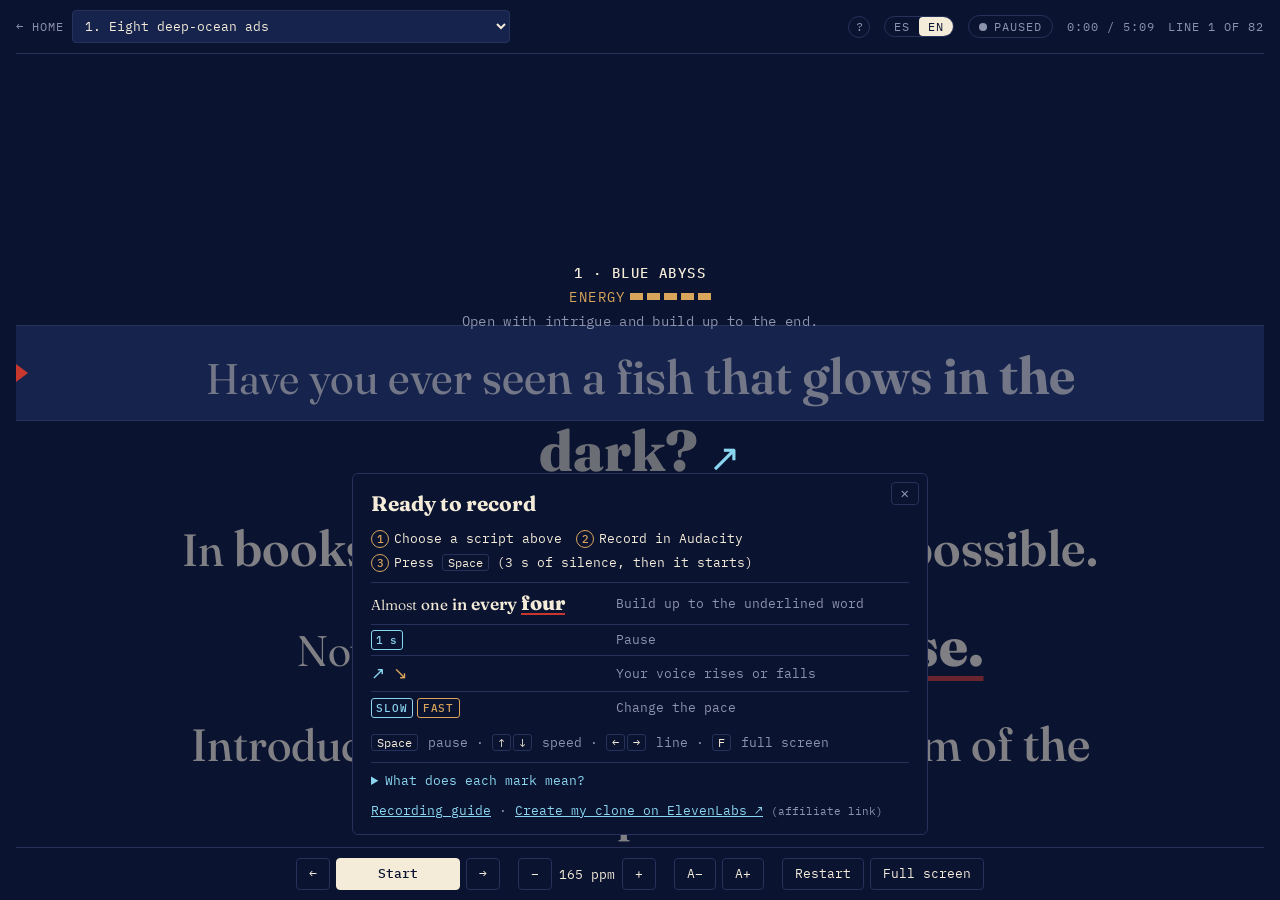
==== teleprompter.html @ bd5fb7c5 "Primera versión pública: teleprompter para clonar tu voz Sitio estático bilingüe (español e inglés) " ====
<!doctype html>
<html lang="es">
<meta charset="utf-8">
<title>Teleprompter · Clona tu voz</title>
<meta name="description" content="Teleprompter tipo karaoke para grabar tu voz y clonarla con IA: énfasis, pausas y entonación marcados en cada frase.">
<link rel="icon" href="data:image/svg+xml,%3Csvg xmlns=%27http://www.w3.org/2000/svg%27 viewBox=%270 0 32 32%27%3E%3Crect width=%2732%27 height=%2732%27 rx=%277%27 fill=%27%230A1330%27/%3E%3Cpath d=%27M12 8l11 8-11 8z%27 fill=%27%23E0473C%27/%3E%3C/svg%3E">
<meta name="viewport" content="width=device-width, initial-scale=1">
<meta name="claude:viewport-fit-sides" content="cover">
<link rel="preconnect" href="https://fonts.googleapis.com">
<link rel="preconnect" href="https://fonts.gstatic.com" crossorigin>
<link rel="stylesheet" href="https://fonts.googleapis.com/css2?family=Fraunces:opsz,wght@9..144,300..900&family=IBM+Plex+Mono:wght@400;500&display=swap">
<style>
/* Layout: escenario a pantalla completa; el guion sube detrás de una franja de lectura fija (36 % de la altura); controles abajo.
   Un solo look oscuro a propósito: fondo de océano profundo, texto crema y la palabra clave subrayada en rojo.
   Las palabras crecen en tamaño y peso según la fuerza con que se dicen (de menos a más hasta la subrayada).
   Lee el formato de la especificación: # sección, @fuerza, > nota, **énfasis**, [pausa], [respira], [sube]/[baja],
   tramos [lento] [rápido] [suave] [fuerte] y pronunciación palabra{pro-nun-CIA}. */
:root {
  --ground: #0A1330;
  --band: #15234D;
  --paper: #F4EBD8;
  --muted: #8C93AD;
  --red: #C8372D;
  --sky: #8AD6F0;
  --sky-soft: rgba(138, 214, 240, .32);
  --paper-dim: rgba(244, 235, 216, .42);
  --ocre: #D9A55B;
  --rule: #26325C;
  --display: "Fraunces", Georgia, "Times New Roman", serif;
  --mono: "IBM Plex Mono", ui-monospace, Consolas, monospace;
  --fs: 44px;
  color-scheme: dark;
}
[hidden] { display: none !important; }
html, body { height: 100%; }
body {
  margin: 0;
  box-sizing: border-box;
  background: var(--ground);
  color: var(--paper);
  font-family: var(--display);
  overflow: hidden;
  display: flex;
  flex-direction: column;
  padding-left: max(16px, env(safe-area-inset-left, 0px));
  padding-right: max(16px, env(safe-area-inset-right, 0px));
  padding-block: 0;
}
*, *::before, *::after { box-sizing: inherit; }

.top {
  display: flex; align-items: center; justify-content: space-between; gap: 10px 14px; flex-wrap: wrap;
  padding-block: 10px;
  font-family: var(--mono); font-size: 12px; letter-spacing: .08em; text-transform: uppercase; color: var(--muted);
  border-bottom: 1px solid var(--rule);
}
.top b { color: var(--paper); font-weight: 500; }
.picker { display: flex; align-items: center; gap: 8px; flex-wrap: wrap; min-width: 0; }
.picker select {
  font: inherit; text-transform: none; letter-spacing: 0; font-size: 13px; color: var(--paper);
  background: var(--band); border: 1px solid var(--rule); border-radius: 4px; padding: 6px 8px; max-width: min(78vw, 30rem);
}
.picker select:focus-visible { outline: 2px solid var(--sky); outline-offset: 2px; }
.home { color: var(--muted); text-decoration: none; white-space: nowrap; }
.home:hover { color: var(--paper); }
.lang { display: inline-flex; border: 1px solid var(--rule); border-radius: 999px; overflow: hidden; }
.lang button { font: inherit; letter-spacing: inherit; color: var(--muted); background: none; border: 0; padding: 2px 9px; cursor: pointer; }
.lang button[aria-pressed="true"] { background: var(--paper); color: var(--ground); }
dialog .pick-row { display: flex; gap: 10px; flex-wrap: wrap; margin-bottom: 10px; }
dialog label { display: grid; gap: 4px; color: var(--muted); font-size: 12px; text-transform: uppercase; letter-spacing: .06em; }
dialog select { font: 13px var(--mono); color: var(--paper); background: var(--band); border: 1px solid var(--rule); border-radius: 4px; padding: 5px 8px; }
.issues { margin: 10px 0 0; padding: 10px 12px 10px 28px; max-height: 22vh; overflow: auto; background: var(--band); border: 1px solid var(--rule); border-radius: 4px; line-height: 1.5; }
.issues li.error { color: #F08A82; }
.issues li.aviso { color: var(--ocre); }
.issues li.ok { color: var(--sky); list-style: none; margin-left: -16px; }
.status { display: flex; align-items: center; gap: 14px; font-variant-numeric: tabular-nums; }
.pill { display: inline-flex; align-items: center; gap: 7px; padding: 3px 10px; border: 1px solid var(--rule); border-radius: 999px; color: var(--muted); }
.pill i { width: 8px; height: 8px; border-radius: 50%; background: var(--muted); }
.pill[data-s="leyendo"] { color: var(--paper); border-color: var(--red); }
.pill[data-s="leyendo"] i { background: var(--red); }
.pill[data-s="silencio"] { color: var(--sky); border-color: var(--sky); }
.pill[data-s="silencio"] i { background: var(--sky); }

.stage { position: relative; flex: 1; min-height: 0; overflow: hidden; touch-action: none; cursor: ns-resize; }
.band {
  position: absolute; left: 0; right: 0;
  top: calc(36% - var(--fs) * .3);
  height: calc(var(--fs) * 2);
  background: var(--band);
  border-top: 1px solid var(--rule); border-bottom: 1px solid var(--rule);
  pointer-events: none;
}
.band::before {
  content: ""; position: absolute; left: 0; top: 50%; transform: translateY(-50%);
  border-left: 12px solid var(--red); border-top: 9px solid transparent; border-bottom: 9px solid transparent;
}
.scroller { position: absolute; left: 0; right: 0; top: 0; will-change: transform; padding-bottom: 70vh; }
.col { max-width: min(100%, 22em); margin: 0 auto; font-size: var(--fs); padding-inline: 24px; text-align: center; }

.sec { display: flex; flex-direction: column; align-items: center; text-align: center; gap: 5px; margin: 1.1em 0 .6em; font-family: var(--mono); font-size: max(12px, calc(var(--fs) * .3)); letter-spacing: .1em; text-transform: uppercase; color: var(--muted); }
.sec:first-child { margin-top: 0; }
.sec b { color: var(--paper); font-weight: 500; }
.sec .note { text-transform: none; letter-spacing: .02em; }
.force { display: inline-flex; align-items: center; gap: 4px; color: var(--ocre); }
.force i { display: inline-block; width: .9em; height: .55em; border: 1px solid var(--ocre); }
.force i.on { background: var(--ocre); }

.ln { margin: 0 0 .5em; line-height: 1.38; transition: opacity .25s ease; opacity: .5; text-wrap: pretty; }
.ln.past { opacity: .2; }
.ln.cur { opacity: 1; }
/* karaoke: cada palabra se pinta de celeste de izquierda a derecha mientras se dice */
.ln.cur .w {
  color: transparent;
  background-image: linear-gradient(90deg, var(--sky) var(--p, 0%), var(--paper-dim) var(--p, 0%));
  -webkit-background-clip: text; background-clip: text;
}
.ln.cur .pz { background-image: linear-gradient(90deg, var(--sky-soft) var(--p, 0%), transparent var(--p, 0%)); }
.w { font-variation-settings: "opsz" 72; }
.kw { text-decoration: underline; text-decoration-color: var(--red); text-decoration-thickness: .09em; text-underline-offset: .17em; }
.w.st-lento { letter-spacing: .06em; }
.w.st-rapido, .w.st-suave { font-style: italic; }
.pz {
  display: inline-block; font-family: var(--mono); font-size: .36em; font-weight: 500; color: var(--sky);
  border: 1px solid var(--sky); border-radius: 3px; padding: .05em .4em; margin: 0 .3em; vertical-align: .55em;
  font-variant-numeric: tabular-nums; white-space: nowrap;
}
.pz.rs { border-style: dashed; }
.pr { font-family: var(--mono); font-size: .32em; font-weight: 500; color: var(--ocre); vertical-align: .9em; margin-left: .1em; white-space: nowrap; }
.tg {
  display: inline-block; font-family: var(--mono); font-size: .3em; font-weight: 500; text-transform: uppercase; letter-spacing: .08em;
  border: 1px solid currentColor; border-radius: 3px; padding: .05em .4em; margin-right: .3em; vertical-align: .6em; white-space: nowrap;
}
.tg-lento { color: var(--sky); }
.tg-rapido { color: var(--ocre); }
.tg-suave { color: var(--muted); }
.tg-fuerte { color: var(--red); }
.ar { font-family: system-ui, "Segoe UI Symbol", sans-serif; font-size: .8em; }
.up { color: var(--sky); }
.dn { color: var(--ocre); }
.end { margin-top: 1.4em; font-family: var(--mono); font-size: max(13px, calc(var(--fs) * .36)); color: var(--sky); line-height: 1.5; }
.end .next { display: block; margin-top: 1.2em; padding: .8em 1em; border: 1px solid var(--rule); border-radius: 6px; color: var(--paper); font-size: .85em; }
.end .next a, .intro .links a { color: var(--sky); }
.end .next small { display: block; margin-top: .4em; color: var(--muted); font-size: .8em; }
.intro .links small { color: var(--muted); }

.pause {
  position: absolute; right: 8px; top: calc(36% - var(--fs) * .3 - 46px);
  display: flex; align-items: center; gap: 10px;
  font-family: var(--mono); font-size: 14px; letter-spacing: .1em; text-transform: uppercase; color: var(--sky);
  background: var(--ground); border: 1px solid var(--sky); border-radius: 4px; padding: 6px 12px;
}
.pause b { font-size: 20px; font-weight: 500; color: var(--paper); letter-spacing: 0; font-variant-numeric: tabular-nums; min-width: 3.4em; text-align: right; }
.pause .meter { width: 90px; height: 6px; background: var(--rule); }
.pause .meter u { display: block; height: 100%; background: var(--sky); width: 100%; }

/* panel "Listo para grabar": compacto, abajo, para que se vean las primeras líneas del guion detrás */
.intro {
  position: absolute; left: 50%; transform: translateX(-50%); bottom: 12px;
  width: min(100%, 36rem); max-height: calc(60% - 20px); overflow: auto;
  background: var(--ground); border: 1px solid var(--rule); border-radius: 6px;
  padding: 14px 18px; font-family: var(--mono); font-size: 13px; line-height: 1.5; color: var(--muted);
  display: grid; gap: 10px; cursor: default;
}
.intro h2 { margin: 0; padding-right: 32px; font-family: var(--display); font-size: 21px; font-weight: 700; color: var(--paper); }
.intro p { margin: 0; }
.intro .close { position: absolute; top: 8px; right: 8px; padding: 2px 9px; font-size: 14px; color: var(--muted); }
.intro .steps { display: flex; flex-wrap: wrap; gap: 4px 14px; color: var(--paper); }
.intro .steps b { display: inline-grid; place-items: center; width: 18px; height: 18px; margin-right: 5px; border: 1px solid var(--ocre); border-radius: 50%; color: var(--ocre); font-size: 11px; font-weight: 500; }
.intro table { border-collapse: collapse; width: 100%; }
.intro td { padding: 5px 0; border-top: 1px solid var(--rule); vertical-align: middle; }
.intro td:first-child { padding-right: 14px; white-space: nowrap; color: var(--paper); }
.intro td.demo { font-family: var(--display); font-size: 17px; }
.intro .pz, .intro .tg { font-size: 11px; vertical-align: middle; margin: 0 4px 0 0; }
.intro .ar { font-size: 17px; }
.intro .keys kbd { margin-right: 2px; }
.intro details { border-top: 1px solid var(--rule); padding-top: 8px; }
.intro summary { cursor: pointer; color: var(--sky); }
.intro details ul { margin: 8px 0 0; padding-left: 1.2em; display: grid; gap: 4px; }
.intro details b { color: var(--paper); font-weight: 500; }
.intro .links a { color: var(--sky); }
.help { font: inherit; letter-spacing: 0; color: var(--muted); background: none; border: 1px solid var(--rule); border-radius: 50%; width: 22px; height: 22px; padding: 0; line-height: 20px; cursor: pointer; }
.help:hover { color: var(--paper); border-color: var(--muted); }
kbd { font-family: var(--mono); font-size: 12px; border: 1px solid var(--rule); border-radius: 3px; padding: 0 5px; color: var(--paper); }

.count {
  position: absolute; inset: 0; display: grid; place-content: center; text-align: center; gap: 8px;
  background: color-mix(in srgb, var(--ground) 82%, transparent);
}
.count .n { font-size: clamp(90px, 22vw, 200px); font-weight: 700; line-height: 1; color: var(--paper); font-variant-numeric: tabular-nums; }
.count .m { font-family: var(--mono); font-size: 14px; letter-spacing: .14em; text-transform: uppercase; color: var(--sky); }

.controls {
  border-top: 1px solid var(--rule);
  padding-block: 10px calc(10px + env(safe-area-inset-bottom, 0px));
  display: flex; flex-wrap: wrap; align-items: center; justify-content: center; gap: 8px 18px;
  font-family: var(--mono); font-size: 13px; color: var(--muted);
  position: relative;
}
.progress { position: absolute; left: 0; right: 0; top: -1px; height: 2px; }
.progress i { display: block; height: 100%; width: 0; background: var(--red); }
.grp { display: flex; align-items: center; gap: 6px; }
.grp .val { min-width: 4.5em; text-align: center; color: var(--paper); font-variant-numeric: tabular-nums; }
button {
  font: inherit; color: var(--paper); background: transparent; border: 1px solid var(--rule); border-radius: 4px;
  padding: 7px 12px; cursor: pointer; line-height: 1.2;
}
button:hover { border-color: var(--muted); }
button:focus-visible { outline: 2px solid var(--sky); outline-offset: 2px; }
button.main { background: var(--paper); color: var(--ground); border-color: var(--paper); font-weight: 500; min-width: 9.5em; }
button.main:hover { background: #fff; }

dialog {
  width: min(92vw, 44rem); max-height: 86vh; padding: 18px 20px; border: 1px solid var(--rule); border-radius: 6px;
  background: var(--ground); color: var(--paper); font-family: var(--mono); font-size: 13px;
}
dialog::backdrop { background: rgba(5, 10, 26, .7); }
dialog h2 { margin: 0 0 6px; font-family: var(--display); font-size: 22px; }
dialog p { margin: 0 0 10px; color: var(--muted); line-height: 1.5; }
dialog textarea {
  width: 100%; height: 46vh; resize: vertical; font: 13px/1.5 var(--mono); color: var(--paper);
  background: var(--band); border: 1px solid var(--rule); border-radius: 4px; padding: 10px;
}
dialog .row { display: flex; gap: 8px; justify-content: flex-end; margin-top: 10px; flex-wrap: wrap; }

@media (max-width: 560px) {
  .col { padding-inline: 18px; }
  .top { font-size: 11px; }
  .controls { gap: 8px 10px; }
  .hide-sm { display: none; }
  .pause { font-size: 12px; }
  .pause .meter { width: 50px; }
}
@media (prefers-reduced-motion: reduce) {
  .ln { transition: none; }
}
</style>

<header class="top">
  <div class="picker">
    <a class="home" href="index.html" id="homeLink">← Inicio</a>
    <select id="pick" aria-label="Elegir guion"></select>
  </div>
  <div class="status">
    <button type="button" class="help" id="helpBtn" aria-label="Ayuda">?</button>
    <span class="lang" role="group" aria-label="Idioma / Language"><button type="button" data-lang="es">ES</button><button type="button" data-lang="en">EN</button></span>
    <span class="pill" id="pill" data-s="pausa"><i></i><span id="pillTxt">En pausa</span></span>
    <span id="clock">0:00 / 0:00</span>
    <span id="lineNo" class="hide-sm">línea 1 de 1</span>
  </div>
</header>

<main class="stage" id="stage" aria-label="Guion">
  <div class="band" aria-hidden="true"></div>
  <div class="scroller" id="scroller"><div class="col" id="col"></div></div>

  <div class="pause" id="pause" hidden aria-live="off">
    <span id="pauseLbl">Pausa</span>
    <b id="pauseS">0,0 s</b>
    <span class="meter" aria-hidden="true"><u id="pauseBar"></u></span>
  </div>

  <section class="intro" id="intro"></section>

  <div class="count" id="count" hidden>
    <div class="n" id="countN">3</div>
    <div class="m" id="countM">Silencio</div>
  </div>
</main>

<footer class="controls">
  <div class="progress" aria-hidden="true"><i id="bar"></i></div>
  <div class="grp">
    <button id="prev" type="button" aria-label="Línea anterior">←</button>
    <button id="play" type="button" class="main">Empezar</button>
    <button id="next" type="button" aria-label="Línea siguiente">→</button>
  </div>
  <div class="grp" aria-label="Velocidad">
    <button id="slower" type="button" aria-label="Más lento">−</button>
    <span class="val" id="wpm">140 ppm</span>
    <button id="faster" type="button" aria-label="Más rápido">+</button>
  </div>
  <div class="grp" aria-label="Tamaño de letra">
    <button id="smaller" type="button" aria-label="Letra más chica">A−</button>
    <button id="bigger" type="button" aria-label="Letra más grande">A+</button>
  </div>
  <div class="grp">
    <button id="restart" type="button">Reiniciar</button>
    <button id="full" type="button" class="hide-sm">Pantalla completa</button>
  </div>
</footer>

<dialog id="pasteDlg">
  <h2 id="dlgTitle"></h2>
  <p id="dlgHelp"></p>
  <div class="pick-row">
    <label><span id="dlgStyleLbl"></span><select id="dlgStyle"></select></label>
    <label><span id="dlgLangLbl"></span><select id="dlgLang"><option value="es">Español</option><option value="en">English</option></select></label>
  </div>
  <textarea id="pasteTxt" spellcheck="false" placeholder="# Mi primera sección&#10;@fuerza 4&#10;> Una nota para quien lee.&#10;&#10;¿Sabías que el mar es **salado**? [sube]"></textarea>
  <ul id="dlgIssues" class="issues" hidden></ul>
  <div class="row">
    <button id="pasteCancel" type="button"></button>
    <button id="pasteOk" type="button" class="main"></button>
  </div>
</dialog>

<script src="js/datos.js"></script>
<script src="js/enlaces.js"></script>
<script src="js/validador.js"></script>
<script src="guiones/guiones.js"></script>
<script>
// segundos de cada pausa automática o marcada
const P = { coma: 0.25, frase: 0.45, linea: 0.45, seccion: 1.8, pausa: 1.0, respira: 0.9 };
// cuánto se estira cada palabra dentro de un tramo
const SPEED = { lento: 1.35, rapido: 0.75, suave: 1.1, fuerte: 1 };
const SPAN = { lento: "lento", slow: "lento", "rápido": "rapido", rapido: "rapido", fast: "rapido", suave: "suave", soft: "suave", fuerte: "fuerte", loud: "fuerte" };
const SPAN_LABEL = { lento: "lento", rapido: "rápido", suave: "suave", fuerte: "fuerte" };
const SYL = { es: 2.2, en: 1.5 }; // sílabas promedio por palabra

const $ = (id) => document.getElementById(id);
const stage = $("stage"), scroller = $("scroller"), col = $("col");

const store = {
  get(k, d) { try { const v = localStorage.getItem("tp." + k); return v === null ? d : JSON.parse(v); } catch (e) { return d; } },
  set(k, v) { try { localStorage.setItem("tp." + k, JSON.stringify(v)); } catch (e) {} },
};
// --- idioma de la interfaz (el del guion es aparte: state.lang) ---
let ui = store.get("ui", (navigator.language || "es").toLowerCase().startsWith("es") ? "es" : "en");
const T = {
  es: {
    home: "← Inicio", help: "Ayuda", title: "Teleprompter · Clona tu voz", pick: "Elegir guion", restart: "Reiniciar", full: "Pantalla completa",
    pill: { leyendo: "Leyendo", pausa: "En pausa", silencio: "Silencio", fin: "Terminado" },
    start: "Empezar", pauseBtn: "Pausa", resume: "Seguir", silence: "Silencio", backIn: "Sigue en",
    pause: "Pausa", breathe: "Respira", force: "Fuerza",
    line: (i, n) => `línea ${i} de ${n}`,
    end: "Fin del guion. Quédate 2 segundos en silencio y detén la grabación en Audacity.",
    empty: "Este guion no tiene líneas para leer. Revisa el formato.",
    span: { lento: "lento", rapido: "rápido", suave: "suave", fuerte: "fuerte" },
    myGroup: "Mi guion", ownGroup: "Ejemplos", pasted: "Guion pegado", pasteOpt: "Pegar un guion…",
    dlgTitle: "Pega tu guion", dlgStyle: "Estilo", dlgLang: "Idioma del guion",
    dlgHelp: "Usa el formato del guion: <code># Sección</code>, <code>@fuerza 4</code>, <code>&gt; nota</code>, <code>**palabra**</code>, <code>[pausa]</code>, <code>[respira]</code>, <code>[sube]</code>/<code>[baja]</code>, <code>[lento]…[/lento]</code>. Si lo copiaste de una IA, pega solo lo que está dentro del bloque de código. Al usarlo, lo revisamos según el estilo.",
    cancel: "Cancelar", check: "Revisar y usar", anyway: "Usar igual",
    fixErrors: "Corrige lo que está en rojo antes de usarlo.", warnsOnly: "Se puede leer igual; estos avisos ayudan a que el clon quede mejor:",
    intro: `<button type="button" class="close" data-close aria-label="Cerrar">✕</button>
      <h2>Listo para grabar</h2>
      <p class="steps"><span><b>1</b>Elige un guion arriba</span><span><b>2</b>Graba en Audacity</span><span><b>3</b>Presiona <kbd>Espacio</kbd> (3 s de silencio y empieza)</span></p>
      <table><tbody>
        <tr><td class="demo"><span style="font-size:.84em;font-weight:330">Casi</span> <span style="font-size:.9em;font-weight:420">uno</span> <span style="font-size:.96em;font-weight:520">de</span> <span style="font-size:1.03em;font-weight:620">cada</span> <span class="kw" style="font-size:1.18em;font-weight:800">cuatro</span></td><td>Sube la fuerza hasta la subrayada</td></tr>
        <tr><td><span class="pz">1 s</span></td><td>Pausa</td></tr>
        <tr><td><span class="ar up">↗</span> <span class="ar dn">↘</span></td><td>La voz sube o baja</td></tr>
        <tr><td><span class="tg tg-lento">lento</span><span class="tg tg-rapido">rápido</span></td><td>Cambia el ritmo</td></tr>
      </tbody></table>
      <p class="keys"><kbd>Espacio</kbd> pausa · <kbd>↑</kbd><kbd>↓</kbd> velocidad · <kbd>←</kbd><kbd>→</kbd> línea · <kbd>F</kbd> pantalla completa</p>
      <details><summary>¿Qué significa cada marca?</summary><ul>
        <li><b>Palabras que crecen:</b> la fuerza sube de menos a más; la subrayada en rojo es la más fuerte.</li>
        <li><b>Cajitas celestes:</b> pausas con sus segundos. Las de borde punteado («respira») son para tomar aire. Las comas y los puntos también pausan, sin cajita.</li>
        <li><b>Etiquetas de color:</b> marcan dónde empieza un tramo lento, rápido, suave o fuerte.</li>
        <li><b>Texto ocre pequeño:</b> cómo se pronuncia la palabra.</li>
        <li><b>Cuadros ocres:</b> la fuerza de cada sección, de 1 a 5.</li>
        <li><b>Si te equivocas,</b> no pares: repite la frase completa y después cortas el error.</li>
        <li><b>Las teclas suenan en el micrófono:</b> apriétalas en las pausas. Con la rueda del mouse también puedes mover el guion.</li>
      </ul></details>
      <p class="links"><a href="guia.html">Guía de grabación</a> · <a data-afiliado="elevenlabs">Crear mi clon en ElevenLabs ↗</a> <small>(enlace de afiliado)</small></p>`,
    nextStep: "<b>¿Terminaste de grabar?</b> Sube tu audio a <a data-afiliado=\"elevenlabs\">ElevenLabs</a> y crea tu clon de voz.<small>Enlace de afiliado: si te suscribes, recibimos una comisión, sin costo extra para ti.</small>",
  },
  en: {
    home: "← Home", help: "Help", title: "Teleprompter · Clone your voice", pick: "Choose a script", restart: "Restart", full: "Full screen",
    pill: { leyendo: "Reading", pausa: "Paused", silencio: "Silence", fin: "Finished" },
    start: "Start", pauseBtn: "Pause", resume: "Resume", silence: "Silence", backIn: "Back in",
    pause: "Pause", breathe: "Breathe", force: "Energy",
    line: (i, n) => `line ${i} of ${n}`,
    end: "End of the script. Stay silent for 2 seconds and stop the recording in Audacity.",
    empty: "This script has no lines to read. Check the format.",
    span: { lento: "slow", rapido: "fast", suave: "soft", fuerte: "loud" },
    myGroup: "My script", ownGroup: "Examples", pasted: "Pasted script", pasteOpt: "Paste a script…",
    dlgTitle: "Paste your script", dlgStyle: "Style", dlgLang: "Script language",
    dlgHelp: "Use the script format: <code># Section</code>, <code>@energy 4</code>, <code>&gt; note</code>, <code>**word**</code>, <code>[pause]</code>, <code>[breathe]</code>, <code>[up]</code>/<code>[down]</code>, <code>[slow]…[/slow]</code>. If you copied it from an AI, paste only what's inside the code block. We check it against the style when you use it.",
    cancel: "Cancel", check: "Check and use", anyway: "Use anyway",
    fixErrors: "Fix what's in red before using it.", warnsOnly: "You can read it anyway; these notes help your clone come out better:",
    intro: `<button type="button" class="close" data-close aria-label="Close">✕</button>
      <h2>Ready to record</h2>
      <p class="steps"><span><b>1</b>Choose a script above</span><span><b>2</b>Record in Audacity</span><span><b>3</b>Press <kbd>Space</kbd> (3 s of silence, then it starts)</span></p>
      <table><tbody>
        <tr><td class="demo"><span style="font-size:.84em;font-weight:330">Almost</span> <span style="font-size:.9em;font-weight:420">one</span> <span style="font-size:.96em;font-weight:520">in</span> <span style="font-size:1.03em;font-weight:620">every</span> <span class="kw" style="font-size:1.18em;font-weight:800">four</span></td><td>Build up to the underlined word</td></tr>
        <tr><td><span class="pz">1 s</span></td><td>Pause</td></tr>
        <tr><td><span class="ar up">↗</span> <span class="ar dn">↘</span></td><td>Your voice rises or falls</td></tr>
        <tr><td><span class="tg tg-lento">slow</span><span class="tg tg-rapido">fast</span></td><td>Change the pace</td></tr>
      </tbody></table>
      <p class="keys"><kbd>Space</kbd> pause · <kbd>↑</kbd><kbd>↓</kbd> speed · <kbd>←</kbd><kbd>→</kbd> line · <kbd>F</kbd> full screen</p>
      <details><summary>What does each mark mean?</summary><ul>
        <li><b>Growing words:</b> energy builds from low to high; the one underlined in red is the strongest.</li>
        <li><b>Light blue boxes:</b> pauses with their seconds. Dotted ones ("breathe") are for taking a breath. Commas and periods also pause, without a box.</li>
        <li><b>Colored tags:</b> mark where a slow, fast, soft or loud passage starts.</li>
        <li><b>Small ochre text:</b> how to pronounce the word.</li>
        <li><b>Ochre squares:</b> each section's energy, from 1 to 5.</li>
        <li><b>If you make a mistake,</b> don't stop: repeat the whole sentence and cut the mistake later.</li>
        <li><b>Keys can be heard on the mic:</b> press them during pauses. You can also scroll the script with the mouse wheel.</li>
      </ul></details>
      <p class="links"><a href="guia.html">Recording guide</a> · <a data-afiliado="elevenlabs">Create my clone on ElevenLabs ↗</a> <small>(affiliate link)</small></p>`,
    nextStep: "<b>Done recording?</b> Upload your audio to <a data-afiliado=\"elevenlabs\">ElevenLabs</a> and create your voice clone.<small>Affiliate link: if you subscribe, we earn a commission at no extra cost to you.</small>",
  },
};
const tr = (k) => T[ui][k];

const state = {
  wpm: 140, lang: "es",
  fs: store.get("fs", Math.round(Math.min(48, Math.max(26, innerWidth / 22)))),
  t: 0, playing: false, counting: false,
};

const esc = (s) => s.replace(/[&<>"]/g, (c) => ({ "&": "&amp;", "<": "&lt;", ">": "&gt;", '"': "&quot;" }[c]));
const secs = (s) => (Math.round(s * 10) / 10).toLocaleString("es-CL", { minimumFractionDigits: s % 1 ? 1 : 0, maximumFractionDigits: 1 }) + " s";
const syl = (w) => Math.max(1, (w.toLowerCase().match(/[aeiouyáéíóúü]+/g) || []).length);
const mergeAfter = (a, b) => (!a ? b : !b ? a : { d: a.box && b.box ? a.d + b.d : Math.max(a.d, b.d), box: b.box || a.box, rs: a.rs || b.rs });

// --- leer el guion: secciones, notas, fuerza, énfasis, pausas, tramos, entonación y pronunciación ---
function parseScript(text) {
  const sections = [];
  let sec = null, open = [], pending = null, inKw = false;
  const newSec = (t) => { sec = { t, f: null, n: [], lines: [] }; sections.push(sec); open = []; pending = null; inKw = false; };
  for (const raw of text.replace(/\r/g, "").split("\n")) {
    const t = raw.trim();
    if (!t || /^```/.test(t)) continue;
    if (/^#\s+/.test(t)) { newSec(t.replace(/^#\s+/, "")); continue; }
    const fm = t.match(/^@(fuerza|energy)\s+(\d+)/i);
    if (fm) { if (!sec) newSec(""); sec.f = Math.max(1, Math.min(5, +fm[2])); continue; }
    if (/^>/.test(t)) { if (!sec) newSec(""); sec.n.push(t.replace(/^>\s*/, "")); continue; }
    if (!sec) newSec("");

    const segs = [];
    const blank = () => ({ words: [], up: false, dn: false, after: null });
    let cur = blank(), lead = pending;
    pending = null;
    const endSeg = (after) => {
      if (cur.words.length) { cur.after = after; segs.push(cur); cur = blank(); }
      else if (after) { const last = segs[segs.length - 1]; if (last) last.after = mergeAfter(last.after, after); else lead = mergeAfter(lead, after); }
    };
    const lastSeg = () => {
      if (cur.words.length) return cur;
      if (segs.length) return segs[segs.length - 1];
      const prev = sec.lines[sec.lines.length - 1];
      return prev ? prev.segs[prev.segs.length - 1] : null;
    };
    for (const m of t.matchAll(/\[[^\]]*\]|[^\s\[]+/g)) {
      const tok = m[0];
      const cmd = tok.match(/^\[(\/?)\s*([^\]]*?)\s*\]$/);
      if (cmd) {
        const name = cmd[2].toLowerCase();
        if (SPAN[name]) { const s = SPAN[name]; open = cmd[1] ? open.filter((x) => x !== s) : open.includes(s) ? open : [...open, s]; continue; }
        if (!cmd[1]) {
          const pm = name.match(/^(pausa|pause)(?:\s+(\d+(?:[.,]\d+)?)\s*s?)?$/);
          if (pm) { const d = pm[2] ? parseFloat(pm[2].replace(",", ".")) : P.pausa; endSeg({ d, box: secs(d) }); continue; }
          if (name === "respira" || name === "breathe") { endSeg({ d: P.respira, box: "respira", rs: true }); continue; }
          if (name === "sube" || name === "up") { const s = lastSeg(); if (s) s.up = true; continue; }
          if (name === "baja" || name === "down") { const s = lastSeg(); if (s) s.dn = true; continue; }
        }
      }
      let w = tok, pron = "";
      const pm = w.match(/^(.*?)\{([^}]*)\}(.*)$/);
      if (pm) { w = pm[1] + pm[3]; pron = pm[2]; }
      if (w.startsWith("**")) inKw = true;
      const closes = /\*\*/.test(w.replace(/^\*\*/, ""));
      const word = w.replace(/\*\*/g, "");
      // signos sueltos (por ejemplo, el punto después de [/rápido]) se pegan a la palabra anterior
      const prevWord = cur.words[cur.words.length - 1] || segs[segs.length - 1]?.words.slice(-1)[0];
      if (word && /^[.,;:!?…»”")]+$/.test(word) && prevWord) {
        prevWord.text += word;
        if (cur.words.length) {
          if (/[,;:]$/.test(word)) endSeg({ d: P.coma });
          else if (/[.?!…]$/.test(word)) endSeg({ d: P.frase });
        }
        if (closes) inKw = false;
        continue;
      }
      if (word) {
        cur.words.push({ text: word, kw: inKw, syl: syl(word), pron, st: open.slice() });
        if (closes) inKw = false;
        if (/[,;:]$/.test(word)) endSeg({ d: P.coma });
        else if (/[.?!…]["”»)]*$/.test(word)) endSeg({ d: P.frase });
      } else if (closes) inKw = false;
    }
    endSeg(null);
    if (!segs.length) {
      // línea con solo comandos ([respira], [pausa]): la pausa se suma al final de la línea anterior
      if (lead) {
        const prev = sec.lines[sec.lines.length - 1];
        if (prev) { const ls = prev.segs[prev.segs.length - 1]; ls.after = mergeAfter(ls.after, lead); }
        else pending = mergeAfter(pending, lead);
      }
      continue;
    }
    sec.lines.push({ segs, lead });
  }
  return sections.filter((s) => s.lines.length);
}

// --- fuerza de cada palabra (0 a 1): de menos a más hasta la palabra clave ---
function dynamics(seg) {
  const n = seg.words.length;
  const ramp = (a, b, k, m) => (m <= 1 ? b : a + ((b - a) * k) / (m - 1));
  const ki = seg.words.findIndex((w) => w.kw);
  return seg.words.map((w, k) => {
    let d;
    if (w.kw) d = 1;
    else if (ki >= 0 && k < ki) d = ramp(0.15, 0.75, k, ki);
    else if (ki >= 0) d = seg.up ? ramp(0.55, 0.9, k - ki - 1, n - ki - 1) : 0.5;
    else if (seg.up) d = ramp(0.15, 1, k, n);
    else if (seg.dn) d = ramp(0.8, 0.1, k, n);
    else d = ramp(0.3, 0.6, k, n);
    if (w.st.includes("fuerte")) d = Math.min(1, d + 0.25);
    if (w.st.includes("suave")) d *= 0.6;
    return d;
  });
}

// --- armar el guion en pantalla ---
let lines = [], endEl = null;
function renderScript(sections) {
  col.innerHTML = "";
  lines = [];
  sections.forEach((sec, si) => {
    const h = document.createElement("div");
    h.className = "sec";
    const bars = sec.f ? `<span class="force" aria-label="${tr("force")} ${sec.f}/5">${tr("force")} ${Array.from({ length: 5 }, (_, k) => `<i class="${k < sec.f ? "on" : ""}"></i>`).join("")}</span>` : "";
    h.innerHTML = `<b>${si + 1}${sec.t ? " · " + esc(sec.t) : ""}</b>${bars}${sec.n.length ? `<span class="note">${esc(sec.n.join(" "))}</span>` : ""}`;
    col.appendChild(h);
    let prevSt = [];
    sec.lines.forEach((L, li) => {
      L.secEnd = li === sec.lines.length - 1 && si < sections.length - 1;
      let html = "", bi = 0;
      const box = (a) => { a.bi = bi++; return `<span class="pz${a.rs ? " rs" : ""}">${esc(a.box)}</span> `; };
      if (L.lead && L.lead.box) html += box(L.lead);
      L.segs.forEach((s) => {
        const d = dynamics(s);
        s.words.forEach((w, j) => {
          for (const st of w.st) if (!prevSt.includes(st)) html += `<span class="tg tg-${st}">${tr("span")[st]}</span>`;
          prevSt = w.st;
          const size = (0.84 + 0.34 * d[j]).toFixed(2);
          const weight = Math.round(320 + 480 * d[j]);
          const cls = "w" + (w.kw ? " kw" : "") + w.st.map((x) => " st-" + x).join("");
          html += `<span class="${cls}" style="font-size:${size}em;font-weight:${weight}">${esc(w.text)}</span>`;
          html += (w.pron ? `<span class="pr">${esc(w.pron)}</span>` : "") + " ";
        });
        if (s.up) html += '<span class="ar up" aria-label="sube">↗</span> ';
        if (s.dn) html += '<span class="ar dn" aria-label="baja">↘</span> ';
        if (s.after && s.after.box) html += box(s.after);
      });
      const p = document.createElement("p");
      p.className = "ln";
      p.innerHTML = html;
      col.appendChild(p);
      L.el = p;
      L.wordEls = [...p.querySelectorAll(".w")];
      L.pzEls = [...p.querySelectorAll(".pz")];
      lines.push(L);
    });
  });
  endEl = document.createElement("p");
  endEl.className = "end";
  endEl.innerHTML = lines.length ? `${esc(tr("end"))}<span class="next">${tr("nextStep")}</span>` : esc(tr("empty"));
  window.aplicarEnlaces?.(endEl);
  col.appendChild(endEl);
}

// --- tiempos: cada palabra dura según sus sílabas (y su tramo); las pausas son fijas ---
let total = 0, tops = [];
function lineAt(t) {
  for (let i = lines.length - 1; i >= 0; i--) if (t >= lines[i].start) return i;
  return 0;
}
function build() {
  let keep = null;
  if (total && lines.length) { const i = lineAt(state.t); const L = lines[i]; keep = { i, r: (state.t - L.start) / (L.end - L.start) }; }
  const sps = 60 / (state.wpm * (SYL[state.lang] || SYL.es));
  let t = 0;
  lines.forEach((L) => {
    L.start = t; L.ev = [];
    let s = 0, wi = 0;
    if (L.lead) { L.ev.push({ k: "p", t0: t, d: L.lead.d, s0: 0, bi: L.lead.box ? L.lead.bi : -1, rs: L.lead.rs }); t += L.lead.d; }
    L.segs.forEach((seg, k) => {
      seg.words.forEach((w) => {
        const f = w.st.reduce((a, x) => a * (SPEED[x] || 1), 1);
        const d = w.syl * sps * f;
        L.ev.push({ k: "w", t0: t, d, s0: s, s1: s + w.syl, wi: wi++ });
        t += d; s += w.syl;
      });
      const a = seg.after;
      if (k === L.segs.length - 1) {
        const hold = (a && a.box ? a.d : P.linea) + (L.secEnd ? P.seccion : 0);
        L.ev.push({ k: "p", t0: t, d: hold, s0: s, end: true, sec: L.secEnd, bi: a && a.box ? a.bi : -1, rs: a && a.rs });
        t += hold;
      } else if (a) {
        L.ev.push({ k: "p", t0: t, d: a.d, s0: s, bi: a.box ? a.bi : -1, rs: a.rs });
        t += a.d;
      }
    });
    L.syl = s; L.end = t;
  });
  total = t;
  if (keep) state.t = lines[keep.i].start + keep.r * (lines[keep.i].end - lines[keep.i].start);
}
function locate(t) {
  const i = lineAt(t), L = lines[i];
  let e = L.ev[L.ev.length - 1];
  for (const ev of L.ev) if (t < ev.t0 + ev.d) { e = ev; break; }
  const ef = Math.min(1, Math.max(0, (t - e.t0) / e.d));
  const spoken = e.k === "w" ? e.s0 + ef * (e.s1 - e.s0) : e.s0;
  return {
    i,
    frac: L.syl ? spoken / L.syl : 1,
    word: e.k === "w" ? e.wi : -1,
    wf: e.k === "w" ? ef : 0,
    said: L.ev.filter((v) => v.k === "w" && v.t0 + v.d <= t).length,
    pause: e.k === "p" ? { rem: Math.max(0, e.t0 + e.d - t), d: e.d, sec: !!e.sec, rs: !!e.rs } : null,
  };
}
function measure() {
  tops = lines.map((l) => l.el.offsetTop);
  tops.push(endEl.offsetTop);
}

// --- dibujo ---
let lastI = -1, lastSec = -1;
const mmss = (s) => `${Math.floor(s / 60)}:${String(Math.floor(s % 60)).padStart(2, "0")}`;
function render() {
  if (!lines.length) return;
  const at = locate(state.t);
  const { i } = at;
  const y = tops[i] + (tops[i + 1] - tops[i]) * at.frac;
  scroller.style.transform = `translateY(${Math.round(stage.clientHeight * 0.36 - y)}px)`;
  if (i !== lastI) {
    lines.forEach((l, k) => { l.el.classList.toggle("past", k < i); l.el.classList.toggle("cur", k === i); });
    $("lineNo").textContent = tr("line")(i + 1, lines.length);
    lastI = i;
  }
  const L = lines[i];
  L.wordEls.forEach((el, k) => {
    const p = k < at.said ? 100 : k === at.word ? Math.round(at.wf * 100) : 0;
    if (el._p !== p) { el.style.setProperty("--p", p + "%"); el._p = p; }
  });
  for (const ev of L.ev) {
    if (ev.k !== "p" || ev.bi < 0) continue;
    const el = L.pzEls[ev.bi];
    if (!el) continue;
    const p = state.t >= ev.t0 + ev.d ? 100 : state.t >= ev.t0 ? Math.round((100 * (state.t - ev.t0)) / ev.d) : 0;
    if (el._p !== p) { el.style.setProperty("--p", p + "%"); el._p = p; }
  }
  const showPause = !!at.pause && at.pause.d >= 0.3 && (state.playing || state.t > 0) && state.t < total;
  $("pause").hidden = !showPause;
  if (showPause) {
    $("pauseLbl").textContent = at.pause.sec || at.pause.rs ? tr("breathe") : tr("pause");
    $("pauseS").textContent = secs(at.pause.rem);
    $("pauseBar").style.width = `${(100 * at.pause.rem) / at.pause.d}%`;
  }
  const s = Math.floor(state.t);
  if (s !== lastSec) { $("clock").textContent = `${mmss(state.t)} / ${mmss(total)}`; lastSec = s; }
  $("bar").style.width = `${total ? (100 * state.t) / total : 0}%`;
}
function setPill(s) {
  const txt = tr("pill")[s];
  $("pill").dataset.s = s;
  $("pillTxt").textContent = txt;
}
function syncUI() {
  $("play").textContent = state.playing || state.counting ? tr("pauseBtn") : state.t > 0 && state.t < total ? tr("resume") : tr("start");
  // el panel aparece al inicio (salvo que la persona lo haya cerrado) o cuando se pide con "?"; nunca mientras se lee
  const idle = !state.playing && !state.counting;
  $("intro").hidden = !(idle && (introAsked || (state.t === 0 && !store.get("introCerrado", false))));
  $("wpm").textContent = `${state.wpm} ppm`;
  document.documentElement.style.setProperty("--fs", state.fs + "px");
}

// --- elegir guion ---
const D = window.DATOS || { order: [], styles: {} };
const ORDEN = [...(D.order.length ? D.order : ["documental", "podcast", "comercial"]), "propio"];
const LISTOS = (Array.isArray(window.GUIONES_LISTOS) ? window.GUIONES_LISTOS : []).slice();
const PASTE = "__pegar", PASTED = "__pegado";
const styleName = (k) => D.styles[k]?.nombre[ui] || k;
function fillPicker(selected) {
  const pick = $("pick");
  const rank = (g) => [g.estilo === "propio" ? 2 : g.idioma === ui ? 0 : 1, ORDEN.indexOf(g.estilo), g.tema];
  const sorted = LISTOS.slice().sort((a, b) => { const x = rank(a), y = rank(b); return x[0] - y[0] || x[1] - y[1] || x[2] - y[2]; });
  const groups = new Map();
  for (const g of sorted) {
    const label = g.estilo === "propio" ? tr("ownGroup") : `${styleName(g.estilo)} · ${g.idioma.toUpperCase()}`;
    if (!groups.has(label)) groups.set(label, []);
    groups.get(label).push(g);
  }
  let html = "";
  for (const [label, list] of groups) {
    html += `<optgroup label="${esc(label)}">` + list.map((g) => `<option value="${esc(g.id)}">${g.tema ? g.tema + ". " : ""}${esc(g.titulo)}</option>`).join("") + "</optgroup>";
  }
  const pasted = store.get("pegado", "");
  html += `<optgroup label="${esc(tr("myGroup"))}">${pasted ? `<option value="${PASTED}">${esc(tr("pasted"))}</option>` : ""}<option value="${PASTE}">${esc(tr("pasteOpt"))}</option></optgroup>`;
  pick.innerHTML = html;
  pick.setAttribute("aria-label", tr("pick"));
  if (selected) pick.value = selected;
}
function loadScript(text, opts) {
  pause();
  state.lang = opts.lang || (/(@energy|\[(pause|breathe|up|down|slow|fast|soft|loud)\b)/i.test(text) ? "en" : "es");
  if (opts.ppm) state.wpm = opts.ppm;
  renderScript(parseScript(text));
  total = 0; state.t = 0; lastI = -1; lastSec = -1;
  build(); syncUI(); measure(); setPill("pausa");
  document.fonts?.ready.then(measure);
}
function choose(id) {
  if (id === PASTE) { openPaste(); return; }
  if (id === PASTED && !store.get("pegado", "")) id = LISTOS[0]?.id;
  if (id === PASTED) {
    const st = store.get("pegadoEstilo", "");
    loadScript(store.get("pegado", ""), { lang: store.get("pegadoIdioma", ""), ppm: D.styles[st]?.ppm });
    store.set("elegido", id);
    $("pick").value = PASTED;
    return;
  }
  // si el guion no existe, se abre el primer Documental en el idioma de la interfaz
  const g = LISTOS.find((x) => x.id === id) || LISTOS.find((x) => x.idioma === ui && x.estilo === "documental") || LISTOS[0];
  if (!g) { loadScript("", {}); return; }
  loadScript(g.texto, { lang: g.idioma, ppm: g.ppm });
  store.set("elegido", g.id);
  $("pick").value = g.id;
}

// --- pegar un guion propio, con revisión según el estilo ---
let target = { words: 0, sections: 0 }, anyway = false;
function openPaste(pre = {}) {
  $("dlgStyle").innerHTML = D.order.map((k) => `<option value="${k}">${esc(styleName(k))}</option>`).join("");
  $("dlgStyle").value = pre.style && D.styles[pre.style] ? pre.style : store.get("pegadoEstilo", "documental");
  $("dlgLang").value = pre.lang === "en" || pre.lang === "es" ? pre.lang : store.get("pegadoIdioma", ui);
  target = { words: pre.words || 0, sections: pre.sections || 0 };
  $("pasteTxt").value = store.get("pegado", "");
  resetCheck();
  $("pasteDlg").showModal();
}
function resetCheck() { anyway = false; $("dlgIssues").hidden = true; $("pasteOk").textContent = tr("check"); }
function acceptPaste(text) {
  store.set("pegado", text);
  store.set("pegadoEstilo", $("dlgStyle").value);
  store.set("pegadoIdioma", $("dlgLang").value);
  $("pasteDlg").close();
  fillPicker(PASTED);
  choose(PASTED);
}
$("pick").addEventListener("change", (e) => { choose(e.target.value); e.target.blur(); });
$("pasteCancel").addEventListener("click", () => { $("pasteDlg").close(); $("pick").value = store.get("elegido", LISTOS[0]?.id || PASTE); });
["pasteTxt", "dlgStyle", "dlgLang"].forEach((id) => $(id).addEventListener("input", resetCheck));
$("pasteOk").addEventListener("click", () => {
  const text = $("pasteTxt").value.trim();
  if (!text) return;
  if (anyway || !window.Validador) { acceptPaste(text); return; }
  const r = window.Validador.validate(text, { lang: $("dlgLang").value, style: $("dlgStyle").value, words: target.words, sections: target.sections, ui });
  if (!r.issues.length) { acceptPaste(text); return; }
  const where = (i) => (i.line ? (ui === "es" ? `línea ${i.line}: ` : `line ${i.line}: `) : "");
  $("dlgIssues").innerHTML = `<li class="ok">${esc(r.errors ? tr("fixErrors") : tr("warnsOnly"))}</li>` +
    r.issues.slice().sort((a, b) => (a.sev === "error" ? 0 : 1) - (b.sev === "error" ? 0 : 1)).map((i) => `<li class="${i.sev}">${esc(where(i) + i.msg)}</li>`).join("");
  $("dlgIssues").hidden = false;
  if (!r.errors) { anyway = true; $("pasteOk").textContent = tr("anyway"); }
});

// --- textos de la interfaz en el idioma elegido ---
function applyLang() {
  document.documentElement.lang = ui;
  document.title = tr("title");
  $("homeLink").textContent = tr("home");
  $("helpBtn").setAttribute("aria-label", tr("help"));
  $("helpBtn").title = tr("help");
  $("restart").textContent = tr("restart");
  $("full").textContent = tr("full");
  $("intro").innerHTML = tr("intro");
  window.aplicarEnlaces?.($("intro"));
  $("dlgTitle").textContent = tr("dlgTitle");
  $("dlgHelp").innerHTML = tr("dlgHelp");
  $("dlgStyleLbl").textContent = tr("dlgStyle");
  $("dlgLangLbl").textContent = tr("dlgLang");
  $("pasteCancel").textContent = tr("cancel");
  if (!anyway) $("pasteOk").textContent = tr("check");
  document.querySelectorAll(".status .lang button").forEach((b) => b.setAttribute("aria-pressed", String(b.dataset.lang === ui)));
  fillPicker($("pick").value || store.get("elegido", ""));
  setPill($("pill").dataset.s || "pausa");
  syncUI();
}
document.querySelectorAll(".status .lang button").forEach((b) => b.addEventListener("click", () => {
  ui = b.dataset.lang;
  store.set("ui", ui);
  applyLang();
  if (state.t === 0 && !state.playing) choose($("pick").value); // vuelve a dibujar etiquetas y secciones en el idioma nuevo
  b.blur();
}));

// --- panel "Listo para grabar": ✕ lo cierra y lo recuerda; "?" lo vuelve a abrir ---
let introAsked = false;
$("intro").addEventListener("click", (e) => {
  if (!e.target.closest("[data-close]")) return;
  introAsked = false;
  store.set("introCerrado", true);
  syncUI();
});
$("helpBtn").addEventListener("click", (e) => {
  if (state.playing || state.counting) pause();
  introAsked = $("intro").hidden;
  syncUI();
  e.currentTarget.blur();
});

// --- reproducir ---
let wake = null, countTimer = null;
async function keepAwake() { try { wake = await navigator.wakeLock?.request("screen"); } catch (e) {} }
function startCount() {
  if (!lines.length) return;
  if (state.t >= total) state.t = 0;
  let n = state.t === 0 ? 3 : 2;
  state.counting = true;
  $("count").hidden = false;
  $("countN").textContent = n;
  $("countM").textContent = state.t === 0 ? tr("silence") : tr("backIn");
  setPill("silencio");
  syncUI();
  keepAwake();
  countTimer = setInterval(() => {
    n -= 1;
    if (n > 0) { $("countN").textContent = n; return; }
    clearInterval(countTimer);
    $("count").hidden = true;
    state.counting = false;
    state.playing = true;
    setPill("leyendo");
    syncUI();
  }, 1000);
}
function pause() {
  clearInterval(countTimer);
  $("count").hidden = true;
  state.counting = false;
  state.playing = false;
  setPill(total && state.t >= total ? "fin" : "pausa");
  syncUI();
  try { wake?.release(); } catch (e) {}
}
function toggle() { introAsked = false; state.playing || state.counting ? pause() : startCount(); }
function seek(t) { state.t = Math.max(0, Math.min(total, t)); syncUI(); }
function jump(d) {
  if (!lines.length) return;
  const i = lineAt(state.t), L = lines[i];
  const k = d < 0 && state.t - L.start > 0.6 ? i : Math.max(0, Math.min(lines.length - 1, i + d));
  seek(lines[k].start);
}
function setWpm(v) { state.wpm = Math.max(90, Math.min(200, v)); build(); syncUI(); lastSec = -1; }
function setFs(v) { state.fs = Math.max(22, Math.min(96, v)); store.set("fs", state.fs); syncUI(); measure(); }

let last = performance.now();
function frame(now) {
  const dt = Math.min(0.1, (now - last) / 1000);
  last = now;
  if (state.playing) {
    state.t += dt;
    if (state.t >= total) { state.t = total; pause(); }
  }
  render();
  requestAnimationFrame(frame);
}

// --- controles ---
const clickOnly = (fn) => (e) => { fn(); if (e.detail > 0) e.currentTarget.blur(); };
$("play").addEventListener("click", clickOnly(toggle));
$("prev").addEventListener("click", clickOnly(() => jump(-1)));
$("next").addEventListener("click", clickOnly(() => jump(1)));
$("slower").addEventListener("click", clickOnly(() => setWpm(state.wpm - 5)));
$("faster").addEventListener("click", clickOnly(() => setWpm(state.wpm + 5)));
$("smaller").addEventListener("click", clickOnly(() => setFs(state.fs - 4)));
$("bigger").addEventListener("click", clickOnly(() => setFs(state.fs + 4)));
$("restart").addEventListener("click", clickOnly(() => { pause(); seek(0); setPill("pausa"); }));
function fullscreen() { const d = document.documentElement; (document.fullscreenElement ? document.exitFullscreen() : d.requestFullscreen?.())?.catch?.(() => {}); }
$("full").addEventListener("click", clickOnly(fullscreen));

document.addEventListener("keydown", (e) => {
  if (e.ctrlKey || e.metaKey || e.altKey) return;
  if ($("pasteDlg").open || e.target.closest?.("select, textarea, input")) return;
  const k = e.key;
  if (k === " ") { e.preventDefault(); if (!e.repeat) toggle(); }
  else if (k === "ArrowUp") { e.preventDefault(); setWpm(state.wpm + 5); }
  else if (k === "ArrowDown") { e.preventDefault(); setWpm(state.wpm - 5); }
  else if (k === "ArrowLeft") { e.preventDefault(); jump(-1); }
  else if (k === "ArrowRight") { e.preventDefault(); jump(1); }
  else if (k === "+" || k === "=") setFs(state.fs + 4);
  else if (k === "-" || k === "_") setFs(state.fs - 4);
  else if (k === "Home") { pause(); seek(0); }
  else if (k === "f" || k === "F") fullscreen();
});
stage.addEventListener("wheel", (e) => { e.preventDefault(); seek(state.t + e.deltaY * 0.012); }, { passive: false });
let drag = null;
stage.addEventListener("pointerdown", (e) => {
  if (e.target.closest(".intro, a") || !lines.length) return;
  const span = tops[tops.length - 1] - tops[0] || 1;
  drag = { y: e.clientY, t: state.t, k: total / span };
  stage.setPointerCapture(e.pointerId);
});
stage.addEventListener("pointermove", (e) => { if (drag) seek(drag.t + (drag.y - e.clientY) * drag.k); });
stage.addEventListener("pointerup", () => { drag = null; });
stage.addEventListener("pointercancel", () => { drag = null; });
addEventListener("resize", () => lines.length && measure());

// arranque: ?guion=<id> abre un guion listo; ?pegar=1 abre el cuadro para pegar (con estilo, idioma y largo esperados)
const params = new URLSearchParams(location.search);
const saved = store.get("elegido", LISTOS[0]?.id || PASTE);
const first = params.get("guion") || (saved === PASTE ? LISTOS[0]?.id || PASTED : saved);
applyLang();
fillPicker(first);
choose(first);
if (params.get("pegar")) {
  openPaste({ style: params.get("estilo"), lang: params.get("idioma"), words: Number(params.get("palabras")) || 0, sections: Number(params.get("secciones")) || 0 });
}
requestAnimationFrame(frame);
</script>
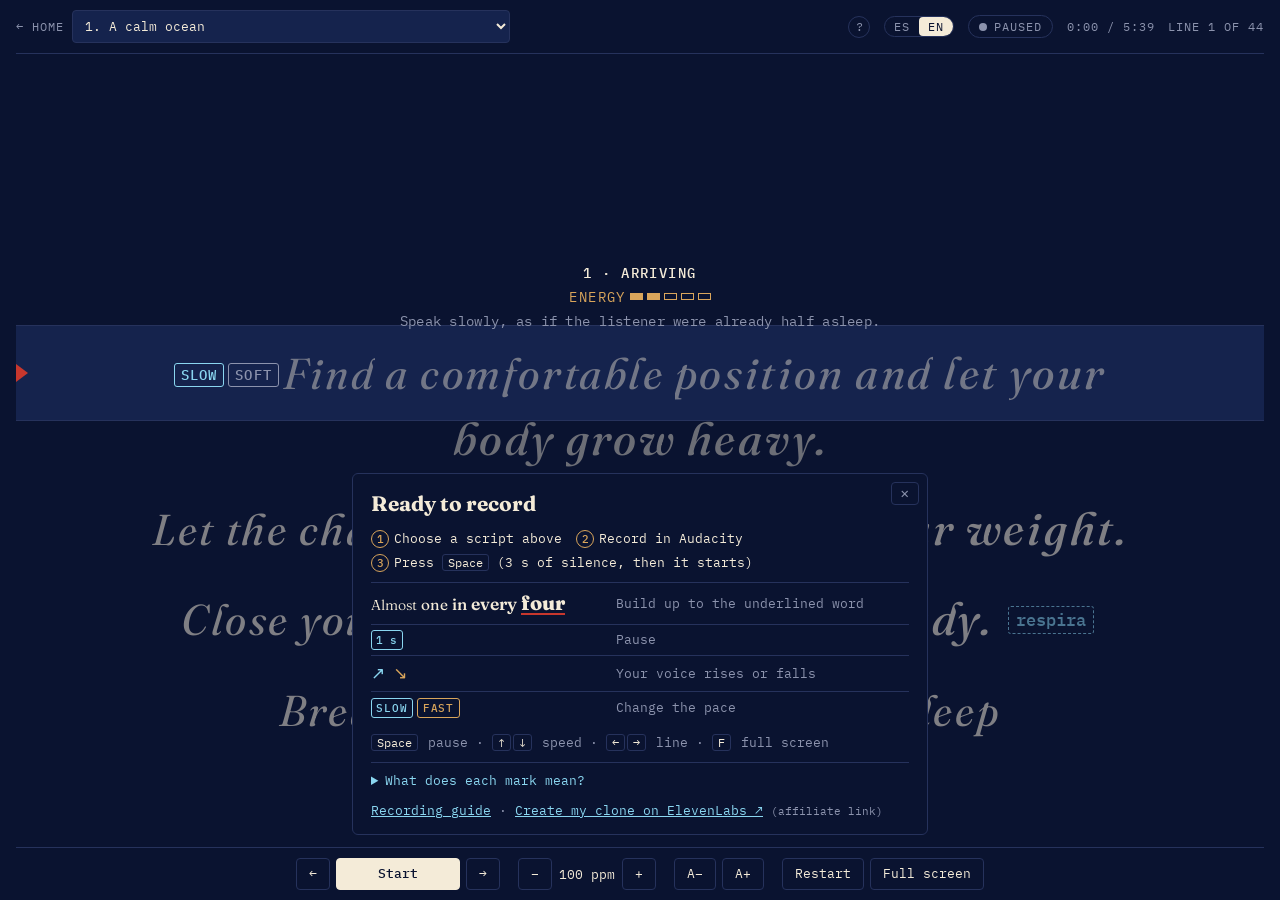
==== commit ce1f7f69: "Use English names for every file, folder and style key - Folders: guiones/ -> scripts/, pruebas/ -> " ====
--- a/teleprompter.html
+++ b/teleprompter.html
@@ -304,10 +304,10 @@
   </div>
 </dialog>
 
-<script src="js/datos.js"></script>
-<script src="js/enlaces.js"></script>
-<script src="js/validador.js"></script>
-<script src="guiones/guiones.js"></script>
+<script src="js/data.js"></script>
+<script src="js/links.js"></script>
+<script src="js/validator.js"></script>
+<script src="scripts/scripts.js"></script>
 <script>
 // segundos de cada pausa automática o marcada
 const P = { coma: 0.25, frase: 0.45, linea: 0.45, seccion: 1.8, pausa: 1.0, respira: 0.9 };
@@ -360,7 +360,7 @@
         <li><b>Si te equivocas,</b> no pares: repite la frase completa y después cortas el error.</li>
         <li><b>Las teclas suenan en el micrófono:</b> apriétalas en las pausas. Con la rueda del mouse también puedes mover el guion.</li>
       </ul></details>
-      <p class="links"><a href="guia.html">Guía de grabación</a> · <a data-afiliado="elevenlabs">Crear mi clon en ElevenLabs ↗</a> <small>(enlace de afiliado)</small></p>`,
+      <p class="links"><a href="guide.html">Guía de grabación</a> · <a data-afiliado="elevenlabs">Crear mi clon en ElevenLabs ↗</a> <small>(enlace de afiliado)</small></p>`,
     nextStep: "<b>¿Terminaste de grabar?</b> Sube tu audio a <a data-afiliado=\"elevenlabs\">ElevenLabs</a> y crea tu clon de voz.<small>Enlace de afiliado: si te suscribes, recibimos una comisión, sin costo extra para ti.</small>",
   },
   en: {
@@ -396,7 +396,7 @@
         <li><b>If you make a mistake,</b> don't stop: repeat the whole sentence and cut the mistake later.</li>
         <li><b>Keys can be heard on the mic:</b> press them during pauses. You can also scroll the script with the mouse wheel.</li>
       </ul></details>
-      <p class="links"><a href="guia.html">Recording guide</a> · <a data-afiliado="elevenlabs">Create my clone on ElevenLabs ↗</a> <small>(affiliate link)</small></p>`,
+      <p class="links"><a href="guide.html">Recording guide</a> · <a data-afiliado="elevenlabs">Create my clone on ElevenLabs ↗</a> <small>(affiliate link)</small></p>`,
     nextStep: "<b>Done recording?</b> Upload your audio to <a data-afiliado=\"elevenlabs\">ElevenLabs</a> and create your voice clone.<small>Affiliate link: if you subscribe, we earn a commission at no extra cost to you.</small>",
   },
 };
@@ -672,17 +672,17 @@
 
 // --- elegir guion ---
 const D = window.DATOS || { order: [], styles: {} };
-const ORDEN = [...(D.order.length ? D.order : ["documental", "podcast", "comercial"]), "propio"];
+const ORDEN = [...(D.order.length ? D.order : ["documentary", "podcast", "commercial"]), "example"];
 const LISTOS = (Array.isArray(window.GUIONES_LISTOS) ? window.GUIONES_LISTOS : []).slice();
 const PASTE = "__pegar", PASTED = "__pegado";
 const styleName = (k) => D.styles[k]?.nombre[ui] || k;
 function fillPicker(selected) {
   const pick = $("pick");
-  const rank = (g) => [g.estilo === "propio" ? 2 : g.idioma === ui ? 0 : 1, ORDEN.indexOf(g.estilo), g.tema];
+  const rank = (g) => [g.estilo === "example" ? 2 : g.idioma === ui ? 0 : 1, ORDEN.indexOf(g.estilo), g.tema];
   const sorted = LISTOS.slice().sort((a, b) => { const x = rank(a), y = rank(b); return x[0] - y[0] || x[1] - y[1] || x[2] - y[2]; });
   const groups = new Map();
   for (const g of sorted) {
-    const label = g.estilo === "propio" ? tr("ownGroup") : `${styleName(g.estilo)} · ${g.idioma.toUpperCase()}`;
+    const label = g.estilo === "example" ? tr("ownGroup") : `${styleName(g.estilo)} · ${g.idioma.toUpperCase()}`;
     if (!groups.has(label)) groups.set(label, []);
     groups.get(label).push(g);
   }
@@ -716,7 +716,7 @@
     return;
   }
   // si el guion no existe, se abre el primer Documental en el idioma de la interfaz
-  const g = LISTOS.find((x) => x.id === id) || LISTOS.find((x) => x.idioma === ui && x.estilo === "documental") || LISTOS[0];
+  const g = LISTOS.find((x) => x.id === id) || LISTOS.find((x) => x.idioma === ui && x.estilo === "documentary") || LISTOS[0];
   if (!g) { loadScript("", {}); return; }
   loadScript(g.texto, { lang: g.idioma, ppm: g.ppm });
   store.set("elegido", g.id);
@@ -727,7 +727,7 @@
 let target = { words: 0, sections: 0 }, anyway = false;
 function openPaste(pre = {}) {
   $("dlgStyle").innerHTML = D.order.map((k) => `<option value="${k}">${esc(styleName(k))}</option>`).join("");
-  $("dlgStyle").value = pre.style && D.styles[pre.style] ? pre.style : store.get("pegadoEstilo", "documental");
+  $("dlgStyle").value = pre.style && D.styles[pre.style] ? pre.style : D.styles[store.get("pegadoEstilo")] ? store.get("pegadoEstilo") : "documentary";
   $("dlgLang").value = pre.lang === "en" || pre.lang === "es" ? pre.lang : store.get("pegadoIdioma", ui);
   target = { words: pre.words || 0, sections: pre.sections || 0 };
   $("pasteTxt").value = store.get("pegado", "");
@@ -901,15 +901,15 @@
 stage.addEventListener("pointercancel", () => { drag = null; });
 addEventListener("resize", () => lines.length && measure());
 
-// arranque: ?guion=<id> abre un guion listo; ?pegar=1 abre el cuadro para pegar (con estilo, idioma y largo esperados)
+// arranque: ?script=<id> abre un guion listo; ?paste=1 abre el cuadro para pegar (con estilo, idioma y largo esperados)
 const params = new URLSearchParams(location.search);
 const saved = store.get("elegido", LISTOS[0]?.id || PASTE);
-const first = params.get("guion") || (saved === PASTE ? LISTOS[0]?.id || PASTED : saved);
+const first = params.get("script") || (saved === PASTE ? LISTOS[0]?.id || PASTED : saved);
 applyLang();
 fillPicker(first);
 choose(first);
-if (params.get("pegar")) {
-  openPaste({ style: params.get("estilo"), lang: params.get("idioma"), words: Number(params.get("palabras")) || 0, sections: Number(params.get("secciones")) || 0 });
+if (params.get("paste")) {
+  openPaste({ style: params.get("style"), lang: params.get("lang"), words: Number(params.get("words")) || 0, sections: Number(params.get("sections")) || 0 });
 }
 requestAnimationFrame(frame);
 </script>
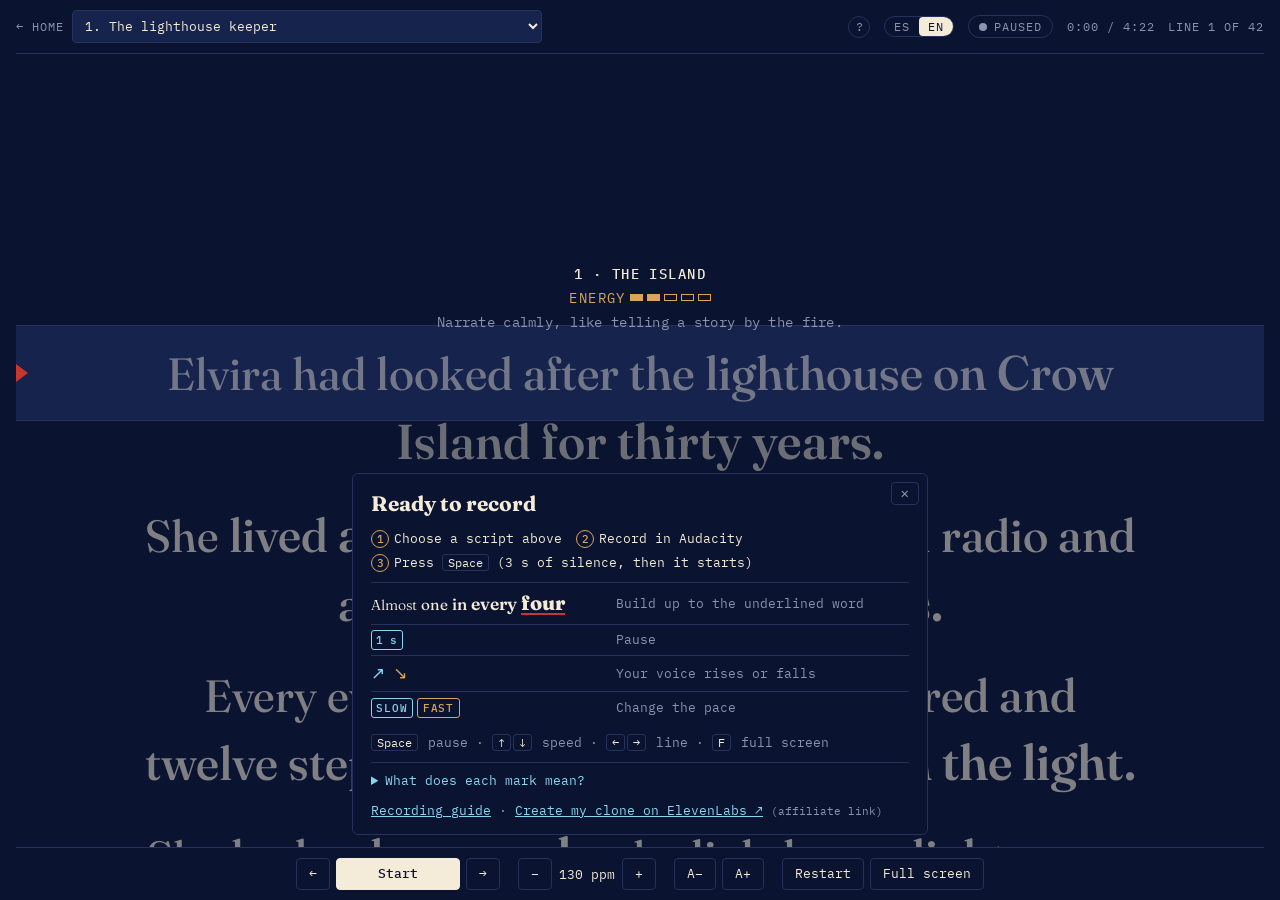
==== commit 91af4fc1: "Add 20 public-domain classics for Audiobook and Mystery - Spanish: Palma, Darío, Bécquer and Pardo B" ====
--- a/teleprompter.html
+++ b/teleprompter.html
@@ -336,7 +336,7 @@
     end: "Fin del guion. Quédate 2 segundos en silencio y detén la grabación en Audacity.",
     empty: "Este guion no tiene líneas para leer. Revisa el formato.",
     span: { lento: "lento", rapido: "rápido", suave: "suave", fuerte: "fuerte" },
-    myGroup: "Mi guion", ownGroup: "Ejemplos", pasted: "Guion pegado", pasteOpt: "Pegar un guion…",
+    myGroup: "Mi guion", ownGroup: "Ejemplos", classics: "Clásicos", pasted: "Guion pegado", pasteOpt: "Pegar un guion…",
     dlgTitle: "Pega tu guion", dlgStyle: "Estilo", dlgLang: "Idioma del guion",
     dlgHelp: "Usa el formato del guion: <code># Sección</code>, <code>@fuerza 4</code>, <code>&gt; nota</code>, <code>**palabra**</code>, <code>[pausa]</code>, <code>[respira]</code>, <code>[sube]</code>/<code>[baja]</code>, <code>[lento]…[/lento]</code>. Si lo copiaste de una IA, pega solo lo que está dentro del bloque de código. Al usarlo, lo revisamos según el estilo.",
     cancel: "Cancelar", check: "Revisar y usar", anyway: "Usar igual",
@@ -372,7 +372,7 @@
     end: "End of the script. Stay silent for 2 seconds and stop the recording in Audacity.",
     empty: "This script has no lines to read. Check the format.",
     span: { lento: "slow", rapido: "fast", suave: "soft", fuerte: "loud" },
-    myGroup: "My script", ownGroup: "Examples", pasted: "Pasted script", pasteOpt: "Paste a script…",
+    myGroup: "My script", ownGroup: "Examples", classics: "Classics", pasted: "Pasted script", pasteOpt: "Paste a script…",
     dlgTitle: "Paste your script", dlgStyle: "Style", dlgLang: "Script language",
     dlgHelp: "Use the script format: <code># Section</code>, <code>@energy 4</code>, <code>&gt; note</code>, <code>**word**</code>, <code>[pause]</code>, <code>[breathe]</code>, <code>[up]</code>/<code>[down]</code>, <code>[slow]…[/slow]</code>. If you copied it from an AI, paste only what's inside the code block. We check it against the style when you use it.",
     cancel: "Cancel", check: "Check and use", anyway: "Use anyway",
@@ -597,6 +597,7 @@
     L.syl = s; L.end = t;
   });
   total = t;
+  buildKeys();
   if (keep) state.t = lines[keep.i].start + keep.r * (lines[keep.i].end - lines[keep.i].start);
 }
 function locate(t) {
@@ -604,10 +605,8 @@
   let e = L.ev[L.ev.length - 1];
   for (const ev of L.ev) if (t < ev.t0 + ev.d) { e = ev; break; }
   const ef = Math.min(1, Math.max(0, (t - e.t0) / e.d));
-  const spoken = e.k === "w" ? e.s0 + ef * (e.s1 - e.s0) : e.s0;
   return {
     i,
-    frac: L.syl ? spoken / L.syl : 1,
     word: e.k === "w" ? e.wi : -1,
     wf: e.k === "w" ? ef : 0,
     said: L.ev.filter((v) => v.k === "w" && v.t0 + v.d <= t).length,
@@ -617,6 +616,50 @@
 function measure() {
   tops = lines.map((l) => l.el.offsetTop);
   tops.push(endEl.offsetTop);
+  // renglones visuales de cada línea: en qué renglón cae cada palabra y la altura del centro de cada renglón
+  for (const L of lines) {
+    L.rowOf = []; L.rowY = [];
+    let top = -1e9, sum = 0, n = 0;
+    L.wordEls.forEach((el, k) => {
+      const h = el.offsetHeight, c = el.offsetTop + h / 2;
+      if (el.offsetTop > top + h * 0.5) {
+        if (n) L.rowY.push(sum / n);
+        top = el.offsetTop; sum = 0; n = 0;
+      }
+      sum += c; n++;
+      L.rowOf[k] = L.rowY.length;
+    });
+    if (n) L.rowY.push(sum / n);
+    if (!L.rowY.length) L.rowY.push(L.el.offsetTop + L.el.offsetHeight / 2);
+  }
+  buildKeys();
+}
+// el texto sube de forma continua: cada renglón queda justo en el centro de la franja cuando se dice su mitad,
+// y entre un renglón y el siguiente el movimiento es parejo (también durante las pausas)
+let keys = [];
+function buildKeys() {
+  keys = [];
+  if (!lines.length || !endEl || !lines[0].rowY) return;
+  for (const L of lines) {
+    if (!L.ev) return;
+    const span = L.rowY.map(() => [Infinity, -Infinity]);
+    for (const ev of L.ev) {
+      if (ev.k !== "w") continue;
+      const sp = span[L.rowOf[ev.wi]];
+      sp[0] = Math.min(sp[0], ev.t0); sp[1] = Math.max(sp[1], ev.t0 + ev.d);
+    }
+    span.forEach((sp, r) => { if (sp[1] > sp[0]) keys.push({ t: (sp[0] + sp[1]) / 2, y: L.rowY[r] }); });
+  }
+  keys.push({ t: total, y: endEl.offsetTop + state.fs * 0.7 });
+}
+function scrollY(t) {
+  if (!keys.length) return 0;
+  if (t <= keys[0].t) return keys[0].y;
+  for (let k = 1; k < keys.length; k++) {
+    const a = keys[k - 1], b = keys[k];
+    if (t <= b.t) return a.y + (b.y - a.y) * (b.t > a.t ? (t - a.t) / (b.t - a.t) : 1);
+  }
+  return keys[keys.length - 1].y;
 }
 
 // --- dibujo ---
@@ -626,8 +669,7 @@
   if (!lines.length) return;
   const at = locate(state.t);
   const { i } = at;
-  const y = tops[i] + (tops[i + 1] - tops[i]) * at.frac;
-  scroller.style.transform = `translateY(${Math.round(stage.clientHeight * 0.36 - y)}px)`;
+  scroller.style.transform = `translateY(${Math.round(stage.clientHeight * 0.36 + state.fs * 0.7 - scrollY(state.t))}px)`;
   if (i !== lastI) {
     lines.forEach((l, k) => { l.el.classList.toggle("past", k < i); l.el.classList.toggle("cur", k === i); });
     $("lineNo").textContent = tr("line")(i + 1, lines.length);
@@ -678,17 +720,20 @@
 const styleName = (k) => D.styles[k]?.nombre[ui] || k;
 function fillPicker(selected) {
   const pick = $("pick");
-  const rank = (g) => [g.estilo === "example" ? 2 : g.idioma === ui ? 0 : 1, ORDEN.indexOf(g.estilo), g.tema];
-  const sorted = LISTOS.slice().sort((a, b) => { const x = rank(a), y = rank(b); return x[0] - y[0] || x[1] - y[1] || x[2] - y[2]; });
+  // orden: guiones listos en el idioma de la interfaz, luego en el otro idioma, luego los clásicos y al final los ejemplos
+  const rank = (g) => [g.estilo === "example" ? 3 : g.clasico ? 2 : g.idioma === ui ? 0 : 1, g.idioma === ui ? 0 : 1, ORDEN.indexOf(g.estilo), g.tema];
+  const sorted = LISTOS.slice().sort((a, b) => { const x = rank(a), y = rank(b); return x[0] - y[0] || x[1] - y[1] || x[2] - y[2] || x[3] - y[3]; });
   const groups = new Map();
   for (const g of sorted) {
-    const label = g.estilo === "example" ? tr("ownGroup") : `${styleName(g.estilo)} · ${g.idioma.toUpperCase()}`;
+    const label = g.estilo === "example" ? tr("ownGroup")
+      : g.clasico ? `${tr("classics")} · ${styleName(g.estilo)} · ${g.idioma.toUpperCase()}`
+      : `${styleName(g.estilo)} · ${g.idioma.toUpperCase()}`;
     if (!groups.has(label)) groups.set(label, []);
     groups.get(label).push(g);
   }
   let html = "";
   for (const [label, list] of groups) {
-    html += `<optgroup label="${esc(label)}">` + list.map((g) => `<option value="${esc(g.id)}">${g.tema ? g.tema + ". " : ""}${esc(g.titulo)}</option>`).join("") + "</optgroup>";
+    html += `<optgroup label="${esc(label)}">` + list.map((g) => `<option value="${esc(g.id)}">${g.tema ? g.tema + ". " : ""}${esc(g.titulo)}${g.autor ? " — " + esc(g.autor) : ""}</option>`).join("") + "</optgroup>";
   }
   const pasted = store.get("pegado", "");
   html += `<optgroup label="${esc(tr("myGroup"))}">${pasted ? `<option value="${PASTED}">${esc(tr("pasted"))}</option>` : ""}<option value="${PASTE}">${esc(tr("pasteOpt"))}</option></optgroup>`;
